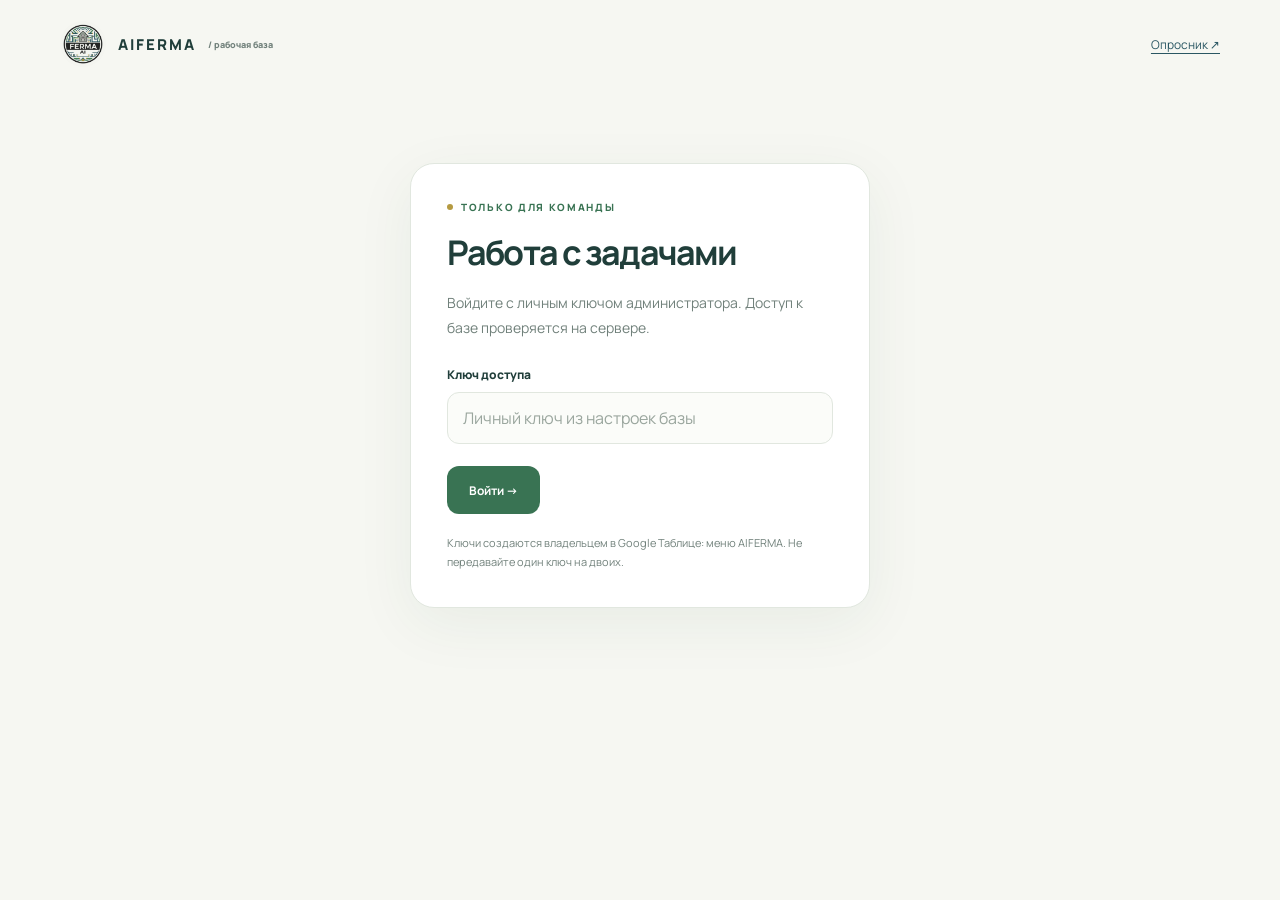
==== admin.html @ 98bf9fdf "Add business survey and private Sheets-backed lead workspace" ====
<!doctype html><html lang="ru"><head><meta charset="utf-8"><meta name="viewport" content="width=device-width,initial-scale=1"><meta name="robots" content="noindex,nofollow"><title>Рабочая база · AIFERMA</title><link rel="icon" href="logo.png"><link rel="stylesheet" href="styles.css"><script src="config.js"></script><script src="admin.js" defer></script></head><body><header><a class="brand" href="index.html"><img src="logo.png" alt="">AIFERMA <span style="font-size:9px;letter-spacing:0;color:var(--muted)">/ рабочая база</span></a><div class="header-note"><a href="survey.html">Опросник ↗</a><button class="btn ghost" id="logout" hidden>Выйти</button></div></header><main class="admin-shell"><div id="login-panel" class="card" style="max-width:460px;margin:55px auto"><div class="eyebrow">Только для команды</div><h1 style="font-size:34px">Работа с задачами</h1><p class="lede">Войдите с личным ключом администратора. Доступ к базе проверяется на сервере.</p><form id="login"><div class="field"><label for="admin-key">Ключ доступа</label><input id="admin-key" type="password" autocomplete="current-password" required placeholder="Личный ключ из настроек базы"></div><button class="btn" id="login-btn">Войти →</button></form><div id="login-error" class="notice error" role="alert" hidden></div><small style="display:block;margin-top:20px">Ключи создаются владельцем в Google Таблице: меню AIFERMA. Не передавайте один ключ на двоих.</small></div><div id="workspace" hidden><div class="admin-title"><div><div class="eyebrow">От первого контакта до результата</div><h1>Задачи бизнеса</h1></div><div class="success-actions"><a id="sheet-link" class="btn secondary" target="_blank" rel="noopener" hidden>Google Таблица ↗</a><button class="btn secondary" id="refresh">Обновить</button><button class="btn" id="export">Экспорт CSV ↓</button></div></div><div class="stats" id="stats"></div><div class="filters"><input id="search" aria-label="Поиск" placeholder="Компания, отдел, должность, контакт или задача…"><select id="filter-stage" aria-label="Этап"><option value="">Все этапы</option></select><select id="filter-group" aria-label="Направление"><option value="">Все направления</option></select><select id="filter-temperature" aria-label="Приоритет"><option value="">Все приоритеты</option><option value="hot">Горячие · 8+</option><option value="warm">Тёплые · 4–7</option><option value="base">В базу · до 3</option></select></div><div id="admin-error" class="notice error" role="alert" hidden></div><div class="topline" style="margin-bottom:16px"><small id="result-count"></small><small id="session-name"></small></div><div class="admin-grid"><div><div class="lead-list" id="lead-list"></div><button class="btn secondary" id="load-more" style="width:100%;margin-top:12px" hidden>Показать ещё</button></div><article class="card" id="detail"><div class="empty">Выберите заявку слева.<br>Здесь будут боли, решение и следующий шаг.</div></article></div></div></main></body></html>
---- styles.css ----
@import url('https://fonts.googleapis.com/css2?family=Manrope:wght@400;500;600;700;800&display=swap');
:root{--paper:#f6f7f2;--white:#fff;--ink:#203e3a;--muted:#71817b;--green:#397353;--teal:#2a5763;--gold:#b59a41;--line:#e1e7df;--soft:#edf3ec;--danger:#ab433b;font-family:Manrope,system-ui,sans-serif;color:var(--ink);background:var(--paper);font-synthesis:none}*{box-sizing:border-box}body{margin:0}a{color:var(--teal);text-underline-offset:4px}button,input,textarea,select{font:inherit}button{cursor:pointer}button:disabled{cursor:wait;opacity:.6}button:focus-visible,a:focus-visible,input:focus-visible,textarea:focus-visible,select:focus-visible{outline:3px solid #c3a950;outline-offset:3px}button,a,input,textarea,select{-webkit-tap-highlight-color:transparent}button{touch-action:manipulation}header{height:88px;display:flex;align-items:center;justify-content:space-between;max-width:1240px;padding:0 40px;margin:auto}.brand{display:flex;align-items:center;gap:12px;text-decoration:none;font-weight:800;letter-spacing:.13em;color:var(--ink);font-size:15px}.brand img{width:46px;height:46px;border-radius:50%;mix-blend-mode:multiply}.header-note{font-size:12px;color:var(--muted)}.header-note a{margin-left:20px}.shell{max-width:1160px;padding:32px 40px 80px;margin:auto;display:grid;grid-template-columns:270px minmax(0,1fr);gap:64px}.sidebar{align-self:start;position:sticky;top:36px}.eyebrow{text-transform:uppercase;letter-spacing:.17em;font-size:10px;font-weight:800;color:var(--green);display:flex;align-items:center;gap:8px}.eyebrow:before{content:'';width:6px;height:6px;border-radius:50%;background:var(--gold)}h1{font-size:clamp(30px,4vw,46px);line-height:1.18;letter-spacing:-.055em;margin:18px 0}h2{font-size:26px;letter-spacing:-.04em;line-height:1.25;margin:12px 0}h3{font-size:16px;margin:12px 0}p{line-height:1.7}.muted{color:var(--muted);font-size:14px}.steps{list-style:none;padding:0;margin:38px 0;display:grid;gap:8px}.step-link{display:flex;gap:13px;align-items:center;padding:12px 0;font-size:12px;color:var(--muted)}.step-link span{width:27px;height:27px;border:1px solid var(--line);border-radius:50%;display:grid;place-items:center;font-size:10px}.step-link.active{font-weight:800;color:var(--green)}.step-link.active span{background:var(--green);color:white;border-color:var(--green)}.step-link.done span{background:var(--soft);color:var(--green)}.sidebar-tip{font-size:12px;line-height:1.8;color:var(--muted);border-top:1px solid var(--line);padding-top:20px}.card{background:var(--white);border:1px solid var(--line);border-radius:24px;padding:36px;box-shadow:0 16px 60px #244a3410}.topline{display:flex;align-items:center;justify-content:space-between;gap:16px}.step-count{color:var(--gold);font-weight:800;font-size:11px;letter-spacing:.08em}.save-status{font-size:11px;color:var(--muted)}.progress{height:3px;background:var(--soft);border-radius:8px;margin:20px 0 28px;overflow:hidden}.progress i{display:block;height:100%;background:var(--green);transition:width .3s}.lede{color:var(--muted);font-size:14px;line-height:1.8;margin:10px 0 26px}.field{display:grid;gap:9px;margin:22px 0}.field label,.field-label{font-size:12px;font-weight:800}.field small,small{font-size:11px;color:var(--muted);line-height:1.65}input:not([type=checkbox]),textarea,select{width:100%;padding:14px 15px;border:1px solid var(--line);border-radius:12px;background:#fbfcf9;color:var(--ink);min-height:48px}textarea{resize:vertical;min-height:110px}input::placeholder,textarea::placeholder{color:#9aa69e}.cols{display:grid;grid-template-columns:1fr 1fr;gap:16px}.cols .field{margin:12px 0}.choices{display:flex;gap:8px;flex-wrap:wrap;margin-top:12px}.chip{display:flex;gap:8px;align-items:center;padding:11px 14px;border-radius:10px;border:1px solid var(--line);background:#fff;color:var(--ink);font-size:12px;text-align:left}.chip[aria-pressed=true]{background:var(--soft);border-color:var(--green);color:var(--green);box-shadow:inset 0 0 0 1px var(--green)}.group-grid{display:grid;grid-template-columns:1fr 1fr;gap:12px;margin:24px 0}.group{padding:19px;border:1px solid var(--line);border-radius:16px;background:white;text-align:left;position:relative;min-height:134px;transition:background .15s,border-color .15s}.group[aria-pressed=true]{background:#f0f6ef;border-color:var(--green);box-shadow:inset 0 0 0 1px var(--green)}.group .icon{width:32px;height:32px;border-radius:9px;background:var(--soft);display:grid;place-items:center;color:var(--green);margin-bottom:12px}.group strong{font-size:12px;display:block}.group small{display:block;margin-top:5px;font-size:10px}.group .check{position:absolute;right:16px;top:16px;color:var(--green)}.navigation{display:flex;justify-content:space-between;align-items:center;gap:14px;margin-top:32px;border-top:1px solid var(--line);padding-top:24px}.btn{border:0;background:var(--green);color:#fff;font-weight:700;font-size:12px;border-radius:12px;padding:15px 22px;min-height:48px;display:inline-flex;align-items:center;justify-content:center;gap:14px;text-decoration:none}.btn:hover{background:#2d6246}.btn.secondary{background:var(--soft);color:var(--green)}.btn.ghost{background:transparent;color:var(--muted);padding-left:0}.notice{padding:15px 17px;background:var(--soft);border-radius:12px;color:var(--green);font-size:12px;line-height:1.8;margin:20px 0}.notice.gold{background:#f8f4e6;color:#7d6929}.notice.error{background:#fff0ed;color:var(--danger)}.pain{border:1px solid var(--line);border-radius:13px;margin:10px 0;overflow:hidden}.pain label{display:flex;gap:12px;cursor:pointer;padding:16px;font-size:12px;font-weight:700;line-height:1.6}.pain input{accent-color:var(--green);width:18px;height:18px;flex:none;margin-top:2px}.pain small{display:block;font-weight:400;margin-top:3px}.pain-detail{padding:0 16px 16px 46px}.pain-detail textarea{min-height:75px;font-size:12px}.group-heading{display:flex;align-items:center;gap:12px;padding-top:15px;margin:20px 0 10px}.group-heading span{font-size:10px;color:var(--gold);font-weight:800}.privacy-check{display:flex;gap:12px;font-size:11px;line-height:1.8;color:var(--muted);align-items:flex-start;margin:22px 0}.privacy-check input{accent-color:var(--green);width:18px;height:18px;flex:none;margin-top:4px}.review{background:#f8faf6;border-radius:14px;padding:20px;margin:20px 0;font-size:12px;line-height:1.8;overflow-wrap:anywhere}.review dt{color:var(--muted);margin-top:12px}.review dd{margin:0;font-weight:600}.success-symbol{width:64px;height:64px;background:var(--soft);border-radius:50%;display:grid;place-items:center;font-size:25px;color:var(--green);margin:20px 0}.success-actions{display:flex;gap:10px;flex-wrap:wrap;margin-top:24px}footer{max-width:1160px;margin:0 auto;padding:0 40px 26px;font-size:10px;color:var(--muted);display:flex;justify-content:space-between;gap:20px}.mobile-step{display:none}.fade-in{animation:fadeIn .25s ease-out}@keyframes fadeIn{from{opacity:0;transform:translateY(6px)}to{opacity:1;transform:translateY(0)}}[hidden]{display:none!important}.admin-shell{max-width:1400px;margin:auto;padding:20px 36px 60px}.admin-title{display:flex;justify-content:space-between;align-items:center;gap:20px;flex-wrap:wrap}.stats{display:grid;grid-template-columns:repeat(4,1fr);gap:14px;margin:24px 0}.stat{border:1px solid var(--line);background:white;border-radius:16px;padding:20px}.stat strong{display:block;font-size:29px;letter-spacing:-.05em}.stat small{font-size:11px}.filters{display:flex;gap:10px;flex-wrap:wrap;margin:22px 0}.filters input{flex:2;min-width:180px}.filters select{flex:1;min-width:130px}.admin-grid{display:grid;grid-template-columns:360px minmax(0,1fr);gap:22px;align-items:start}.lead-list{display:grid;gap:10px;max-height:1000px;overflow:auto}.lead-row{border:1px solid var(--line);border-radius:15px;background:#fff;padding:18px;text-align:left;color:var(--ink)}.lead-row.active{border-color:var(--green);box-shadow:inset 0 0 0 1px var(--green)}.lead-row strong{font-size:13px;display:block;margin:9px 0}.lead-row p{font-size:11px;margin:0;color:var(--muted)}.badge{font-size:9px;font-weight:800;border-radius:20px;padding:5px 9px;background:var(--soft);color:var(--green);display:inline-block}.badge.hot{background:#f5edd3;color:#85691e}.lead-meta{display:flex;justify-content:space-between;gap:8px;align-items:center}.detail-tabs{display:flex;gap:8px;border-bottom:1px solid var(--line);padding-bottom:16px;flex-wrap:wrap}.detail-tabs button{border:0;background:transparent;color:var(--muted);font-size:11px;padding:10px}.detail-tabs button.active{background:var(--soft);border-radius:8px;color:var(--green);font-weight:800}.timeline{border-left:1px solid var(--line);padding-left:18px;margin-top:20px}.timeline p{font-size:12px}.estimate-total{background:var(--teal);color:#fff;padding:24px;border-radius:16px;margin:20px 0}.estimate-total strong{font-size:26px;display:block;margin:8px 0}.estimate-total small{color:#c7d8db}.empty{text-align:center;padding:50px 20px;color:var(--muted);font-size:13px}.screen-reader{position:absolute;width:1px;height:1px;overflow:hidden;clip:rect(0,0,0,0)}@media(max-width:900px){.shell{grid-template-columns:200px minmax(0,1fr);gap:25px;padding:24px}.card{padding:26px}.admin-grid{grid-template-columns:280px minmax(0,1fr)}}@media(max-width:680px){header{height:72px;padding:0 20px}.header-note{font-size:10px}.header-note a{margin-left:9px}.shell{display:block;padding:10px 16px 36px}.sidebar{position:static;margin:12px 8px 25px}.sidebar h1{font-size:29px;max-width:320px;margin:12px 0}.sidebar .muted{font-size:12px;max-width:350px}.steps,.sidebar-tip{display:none}.card{padding:23px 20px;border-radius:20px}.group-grid{gap:9px}.group{padding:15px;min-height:140px}.group strong{font-size:11px}.group small{font-size:10px}.cols{grid-template-columns:1fr;gap:0}.navigation{position:sticky;bottom:0;background:#fff;padding:16px 0 0;margin-top:26px}.navigation .btn{flex:1}.navigation .ghost{flex:0;font-size:11px}.save-status{font-size:9px}.progress{margin:16px 0 22px}.lede{font-size:12px}h2{font-size:24px}.pain label{padding:14px}.pain-detail{padding-left:16px}.admin-shell{padding:12px 16px}.stats{grid-template-columns:1fr 1fr;gap:9px}.admin-grid{grid-template-columns:1fr}.lead-list{max-height:350px}.admin-title h1{font-size:30px}.filters{gap:8px}.filters input,.filters select{min-width:45%;font-size:11px}footer{padding:0 20px 20px;font-size:9px;flex-wrap:wrap}}@media(prefers-reduced-motion:reduce){*{animation:none!important;transition:none!important;scroll-behavior:auto!important}}
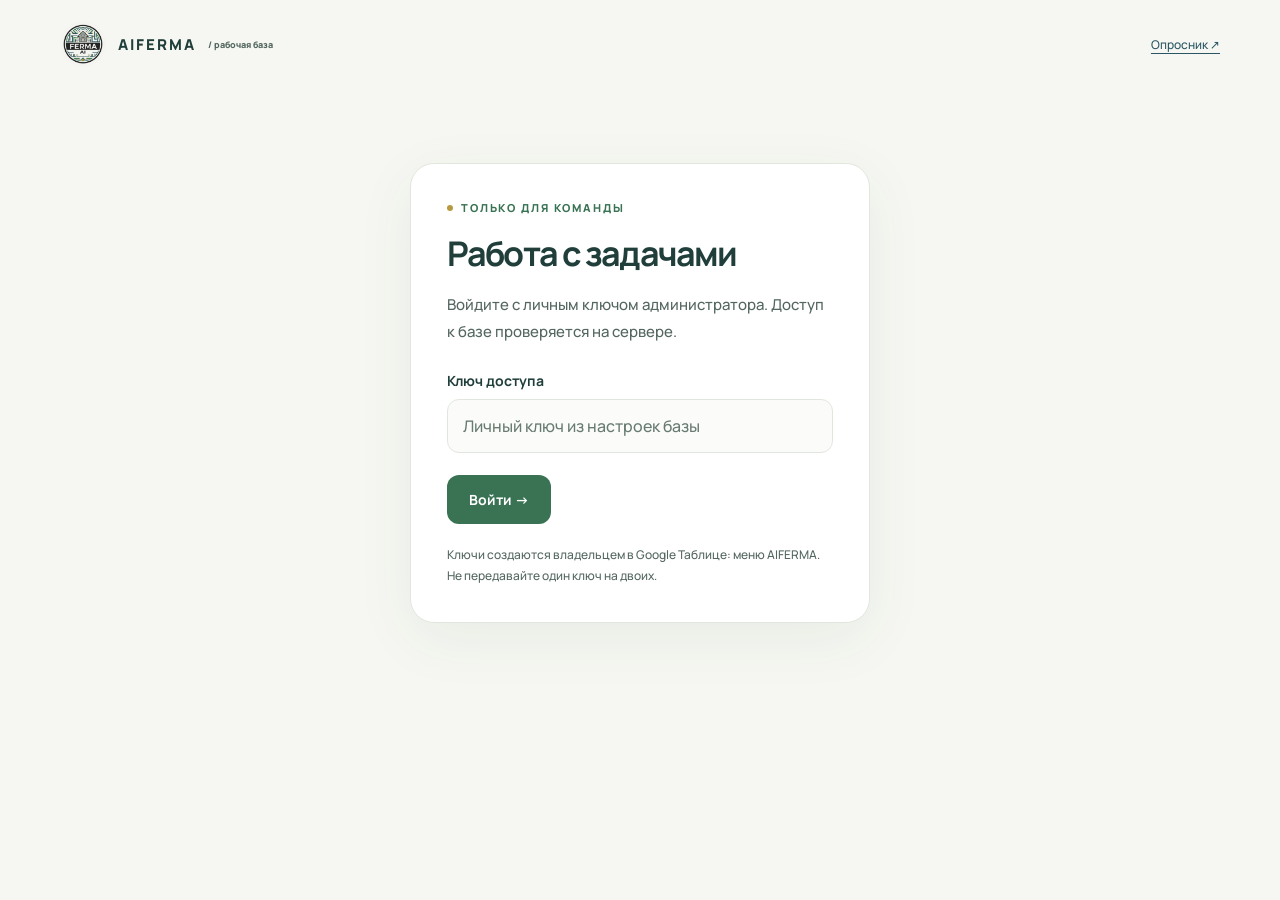
==== commit b550bf3c: "Improve text weight, size and contrast for comfortable reading" ====
--- a/admin.html
+++ b/admin.html
@@ -1 +1 @@
-<!doctype html><html lang="ru"><head><meta charset="utf-8"><meta name="viewport" content="width=device-width,initial-scale=1"><meta name="robots" content="noindex,nofollow"><title>Рабочая база · AIFERMA</title><link rel="icon" href="logo.png"><link rel="stylesheet" href="styles.css"><script src="config.js"></script><script src="admin.js" defer></script></head><body><header><a class="brand" href="index.html"><img src="logo.png" alt="">AIFERMA <span style="font-size:9px;letter-spacing:0;color:var(--muted)">/ рабочая база</span></a><div class="header-note"><a href="survey.html">Опросник ↗</a><button class="btn ghost" id="logout" hidden>Выйти</button></div></header><main class="admin-shell"><div id="login-panel" class="card" style="max-width:460px;margin:55px auto"><div class="eyebrow">Только для команды</div><h1 style="font-size:34px">Работа с задачами</h1><p class="lede">Войдите с личным ключом администратора. Доступ к базе проверяется на сервере.</p><form id="login"><div class="field"><label for="admin-key">Ключ доступа</label><input id="admin-key" type="password" autocomplete="current-password" required placeholder="Личный ключ из настроек базы"></div><button class="btn" id="login-btn">Войти →</button></form><div id="login-error" class="notice error" role="alert" hidden></div><small style="display:block;margin-top:20px">Ключи создаются владельцем в Google Таблице: меню AIFERMA. Не передавайте один ключ на двоих.</small></div><div id="workspace" hidden><div class="admin-title"><div><div class="eyebrow">От первого контакта до результата</div><h1>Задачи бизнеса</h1></div><div class="success-actions"><a id="sheet-link" class="btn secondary" target="_blank" rel="noopener" hidden>Google Таблица ↗</a><button class="btn secondary" id="refresh">Обновить</button><button class="btn" id="export">Экспорт CSV ↓</button></div></div><div class="stats" id="stats"></div><div class="filters"><input id="search" aria-label="Поиск" placeholder="Компания, отдел, должность, контакт или задача…"><select id="filter-stage" aria-label="Этап"><option value="">Все этапы</option></select><select id="filter-group" aria-label="Направление"><option value="">Все направления</option></select><select id="filter-temperature" aria-label="Приоритет"><option value="">Все приоритеты</option><option value="hot">Горячие · 8+</option><option value="warm">Тёплые · 4–7</option><option value="base">В базу · до 3</option></select></div><div id="admin-error" class="notice error" role="alert" hidden></div><div class="topline" style="margin-bottom:16px"><small id="result-count"></small><small id="session-name"></small></div><div class="admin-grid"><div><div class="lead-list" id="lead-list"></div><button class="btn secondary" id="load-more" style="width:100%;margin-top:12px" hidden>Показать ещё</button></div><article class="card" id="detail"><div class="empty">Выберите заявку слева.<br>Здесь будут боли, решение и следующий шаг.</div></article></div></div></main></body></html>
+<!doctype html><html lang="ru"><head><meta charset="utf-8"><meta name="viewport" content="width=device-width,initial-scale=1"><meta name="robots" content="noindex,nofollow"><title>Рабочая база · AIFERMA</title><link rel="icon" href="logo.png"><link rel="stylesheet" href="styles.css?v=readable3"><script src="config.js"></script><script src="admin.js?v=short2" defer></script></head><body><header><a class="brand" href="index.html"><img src="logo.png" alt="">AIFERMA <span style="font-size:9px;letter-spacing:0;color:var(--muted)">/ рабочая база</span></a><div class="header-note"><a href="survey.html">Опросник ↗</a><button class="btn ghost" id="logout" hidden>Выйти</button></div></header><main class="admin-shell"><div id="login-panel" class="card" style="max-width:460px;margin:55px auto"><div class="eyebrow">Только для команды</div><h1 style="font-size:34px">Работа с задачами</h1><p class="lede">Войдите с личным ключом администратора. Доступ к базе проверяется на сервере.</p><form id="login"><div class="field"><label for="admin-key">Ключ доступа</label><input id="admin-key" type="password" autocomplete="current-password" required placeholder="Личный ключ из настроек базы"></div><button class="btn" id="login-btn">Войти →</button></form><div id="login-error" class="notice error" role="alert" hidden></div><small style="display:block;margin-top:20px">Ключи создаются владельцем в Google Таблице: меню AIFERMA. Не передавайте один ключ на двоих.</small></div><div id="workspace" hidden><div class="admin-title"><div><div class="eyebrow">От первого контакта до результата</div><h1>Задачи бизнеса</h1></div><div class="success-actions"><a id="sheet-link" class="btn secondary" target="_blank" rel="noopener" hidden>Google Таблица ↗</a><button class="btn secondary" id="refresh">Обновить</button><button class="btn" id="export">Экспорт CSV ↓</button></div></div><div class="stats" id="stats"></div><div class="filters"><input id="search" aria-label="Поиск" placeholder="Компания, отдел, должность, контакт или задача…"><select id="filter-stage" aria-label="Этап"><option value="">Все этапы</option></select><select id="filter-group" aria-label="Направление"><option value="">Все направления</option></select><select id="filter-temperature" aria-label="Приоритет"><option value="">Все приоритеты</option><option value="hot">Горячие · 8+</option><option value="warm">Тёплые · 4–7</option><option value="base">В базу / уточнить</option></select><select id="sort" aria-label="Сортировка"><option value="new">Сначала новые</option><option value="score">Сначала горячие</option><option value="company">По компаниям</option><option value="next">По следующему контакту</option></select></div><div id="admin-error" class="notice error" role="alert" hidden></div><div class="topline" style="margin-bottom:16px"><small id="result-count"></small><small id="session-name"></small></div><div class="admin-grid"><div><div class="lead-list" id="lead-list"></div><button class="btn secondary" id="load-more" style="width:100%;margin-top:12px" hidden>Показать ещё</button></div><article class="card" id="detail"><div class="empty">Выберите заявку слева.<br>Здесь будут боли, решение и следующий шаг.</div></article></div></div></main></body></html>
--- a/styles.css
+++ b/styles.css
@@ -1,2 +1,42 @@
 @import url('https://fonts.googleapis.com/css2?family=Manrope:wght@400;500;600;700;800&display=swap');
 :root{--paper:#f6f7f2;--white:#fff;--ink:#203e3a;--muted:#71817b;--green:#397353;--teal:#2a5763;--gold:#b59a41;--line:#e1e7df;--soft:#edf3ec;--danger:#ab433b;font-family:Manrope,system-ui,sans-serif;color:var(--ink);background:var(--paper);font-synthesis:none}*{box-sizing:border-box}body{margin:0}a{color:var(--teal);text-underline-offset:4px}button,input,textarea,select{font:inherit}button{cursor:pointer}button:disabled{cursor:wait;opacity:.6}button:focus-visible,a:focus-visible,input:focus-visible,textarea:focus-visible,select:focus-visible{outline:3px solid #c3a950;outline-offset:3px}button,a,input,textarea,select{-webkit-tap-highlight-color:transparent}button{touch-action:manipulation}header{height:88px;display:flex;align-items:center;justify-content:space-between;max-width:1240px;padding:0 40px;margin:auto}.brand{display:flex;align-items:center;gap:12px;text-decoration:none;font-weight:800;letter-spacing:.13em;color:var(--ink);font-size:15px}.brand img{width:46px;height:46px;border-radius:50%;mix-blend-mode:multiply}.header-note{font-size:12px;color:var(--muted)}.header-note a{margin-left:20px}.shell{max-width:1160px;padding:32px 40px 80px;margin:auto;display:grid;grid-template-columns:270px minmax(0,1fr);gap:64px}.sidebar{align-self:start;position:sticky;top:36px}.eyebrow{text-transform:uppercase;letter-spacing:.17em;font-size:10px;font-weight:800;color:var(--green);display:flex;align-items:center;gap:8px}.eyebrow:before{content:'';width:6px;height:6px;border-radius:50%;background:var(--gold)}h1{font-size:clamp(30px,4vw,46px);line-height:1.18;letter-spacing:-.055em;margin:18px 0}h2{font-size:26px;letter-spacing:-.04em;line-height:1.25;margin:12px 0}h3{font-size:16px;margin:12px 0}p{line-height:1.7}.muted{color:var(--muted);font-size:14px}.steps{list-style:none;padding:0;margin:38px 0;display:grid;gap:8px}.step-link{display:flex;gap:13px;align-items:center;padding:12px 0;font-size:12px;color:var(--muted)}.step-link span{width:27px;height:27px;border:1px solid var(--line);border-radius:50%;display:grid;place-items:center;font-size:10px}.step-link.active{font-weight:800;color:var(--green)}.step-link.active span{background:var(--green);color:white;border-color:var(--green)}.step-link.done span{background:var(--soft);color:var(--green)}.sidebar-tip{font-size:12px;line-height:1.8;color:var(--muted);border-top:1px solid var(--line);padding-top:20px}.card{background:var(--white);border:1px solid var(--line);border-radius:24px;padding:36px;box-shadow:0 16px 60px #244a3410}.topline{display:flex;align-items:center;justify-content:space-between;gap:16px}.step-count{color:var(--gold);font-weight:800;font-size:11px;letter-spacing:.08em}.save-status{font-size:11px;color:var(--muted)}.progress{height:3px;background:var(--soft);border-radius:8px;margin:20px 0 28px;overflow:hidden}.progress i{display:block;height:100%;background:var(--green);transition:width .3s}.lede{color:var(--muted);font-size:14px;line-height:1.8;margin:10px 0 26px}.field{display:grid;gap:9px;margin:22px 0}.field label,.field-label{font-size:12px;font-weight:800}.field small,small{font-size:11px;color:var(--muted);line-height:1.65}input:not([type=checkbox]),textarea,select{width:100%;padding:14px 15px;border:1px solid var(--line);border-radius:12px;background:#fbfcf9;color:var(--ink);min-height:48px}textarea{resize:vertical;min-height:110px}input::placeholder,textarea::placeholder{color:#9aa69e}.cols{display:grid;grid-template-columns:1fr 1fr;gap:16px}.cols .field{margin:12px 0}.choices{display:flex;gap:8px;flex-wrap:wrap;margin-top:12px}.chip{display:flex;gap:8px;align-items:center;padding:11px 14px;border-radius:10px;border:1px solid var(--line);background:#fff;color:var(--ink);font-size:12px;text-align:left}.chip[aria-pressed=true]{background:var(--soft);border-color:var(--green);color:var(--green);box-shadow:inset 0 0 0 1px var(--green)}.group-grid{display:grid;grid-template-columns:1fr 1fr;gap:12px;margin:24px 0}.group{padding:19px;border:1px solid var(--line);border-radius:16px;background:white;text-align:left;position:relative;min-height:134px;transition:background .15s,border-color .15s}.group[aria-pressed=true]{background:#f0f6ef;border-color:var(--green);box-shadow:inset 0 0 0 1px var(--green)}.group .icon{width:32px;height:32px;border-radius:9px;background:var(--soft);display:grid;place-items:center;color:var(--green);margin-bottom:12px}.group strong{font-size:12px;display:block}.group small{display:block;margin-top:5px;font-size:10px}.group .check{position:absolute;right:16px;top:16px;color:var(--green)}.navigation{display:flex;justify-content:space-between;align-items:center;gap:14px;margin-top:32px;border-top:1px solid var(--line);padding-top:24px}.btn{border:0;background:var(--green);color:#fff;font-weight:700;font-size:12px;border-radius:12px;padding:15px 22px;min-height:48px;display:inline-flex;align-items:center;justify-content:center;gap:14px;text-decoration:none}.btn:hover{background:#2d6246}.btn.secondary{background:var(--soft);color:var(--green)}.btn.ghost{background:transparent;color:var(--muted);padding-left:0}.notice{padding:15px 17px;background:var(--soft);border-radius:12px;color:var(--green);font-size:12px;line-height:1.8;margin:20px 0}.notice.gold{background:#f8f4e6;color:#7d6929}.notice.error{background:#fff0ed;color:var(--danger)}.pain{border:1px solid var(--line);border-radius:13px;margin:10px 0;overflow:hidden}.pain label{display:flex;gap:12px;cursor:pointer;padding:16px;font-size:12px;font-weight:700;line-height:1.6}.pain input{accent-color:var(--green);width:18px;height:18px;flex:none;margin-top:2px}.pain small{display:block;font-weight:400;margin-top:3px}.pain-detail{padding:0 16px 16px 46px}.pain-detail textarea{min-height:75px;font-size:12px}.group-heading{display:flex;align-items:center;gap:12px;padding-top:15px;margin:20px 0 10px}.group-heading span{font-size:10px;color:var(--gold);font-weight:800}.privacy-check{display:flex;gap:12px;font-size:11px;line-height:1.8;color:var(--muted);align-items:flex-start;margin:22px 0}.privacy-check input{accent-color:var(--green);width:18px;height:18px;flex:none;margin-top:4px}.review{background:#f8faf6;border-radius:14px;padding:20px;margin:20px 0;font-size:12px;line-height:1.8;overflow-wrap:anywhere}.review dt{color:var(--muted);margin-top:12px}.review dd{margin:0;font-weight:600}.success-symbol{width:64px;height:64px;background:var(--soft);border-radius:50%;display:grid;place-items:center;font-size:25px;color:var(--green);margin:20px 0}.success-actions{display:flex;gap:10px;flex-wrap:wrap;margin-top:24px}footer{max-width:1160px;margin:0 auto;padding:0 40px 26px;font-size:10px;color:var(--muted);display:flex;justify-content:space-between;gap:20px}.mobile-step{display:none}.fade-in{animation:fadeIn .25s ease-out}@keyframes fadeIn{from{opacity:0;transform:translateY(6px)}to{opacity:1;transform:translateY(0)}}[hidden]{display:none!important}.admin-shell{max-width:1400px;margin:auto;padding:20px 36px 60px}.admin-title{display:flex;justify-content:space-between;align-items:center;gap:20px;flex-wrap:wrap}.stats{display:grid;grid-template-columns:repeat(4,1fr);gap:14px;margin:24px 0}.stat{border:1px solid var(--line);background:white;border-radius:16px;padding:20px}.stat strong{display:block;font-size:29px;letter-spacing:-.05em}.stat small{font-size:11px}.filters{display:flex;gap:10px;flex-wrap:wrap;margin:22px 0}.filters input{flex:2;min-width:180px}.filters select{flex:1;min-width:130px}.admin-grid{display:grid;grid-template-columns:360px minmax(0,1fr);gap:22px;align-items:start}.lead-list{display:grid;gap:10px;max-height:1000px;overflow:auto}.lead-row{border:1px solid var(--line);border-radius:15px;background:#fff;padding:18px;text-align:left;color:var(--ink)}.lead-row.active{border-color:var(--green);box-shadow:inset 0 0 0 1px var(--green)}.lead-row strong{font-size:13px;display:block;margin:9px 0}.lead-row p{font-size:11px;margin:0;color:var(--muted)}.badge{font-size:9px;font-weight:800;border-radius:20px;padding:5px 9px;background:var(--soft);color:var(--green);display:inline-block}.badge.hot{background:#f5edd3;color:#85691e}.lead-meta{display:flex;justify-content:space-between;gap:8px;align-items:center}.detail-tabs{display:flex;gap:8px;border-bottom:1px solid var(--line);padding-bottom:16px;flex-wrap:wrap}.detail-tabs button{border:0;background:transparent;color:var(--muted);font-size:11px;padding:10px}.detail-tabs button.active{background:var(--soft);border-radius:8px;color:var(--green);font-weight:800}.timeline{border-left:1px solid var(--line);padding-left:18px;margin-top:20px}.timeline p{font-size:12px}.estimate-total{background:var(--teal);color:#fff;padding:24px;border-radius:16px;margin:20px 0}.estimate-total strong{font-size:26px;display:block;margin:8px 0}.estimate-total small{color:#c7d8db}.empty{text-align:center;padding:50px 20px;color:var(--muted);font-size:13px}.screen-reader{position:absolute;width:1px;height:1px;overflow:hidden;clip:rect(0,0,0,0)}@media(max-width:900px){.shell{grid-template-columns:200px minmax(0,1fr);gap:25px;padding:24px}.card{padding:26px}.admin-grid{grid-template-columns:280px minmax(0,1fr)}}@media(max-width:680px){header{height:72px;padding:0 20px}.header-note{font-size:10px}.header-note a{margin-left:9px}.shell{display:block;padding:10px 16px 36px}.sidebar{position:static;margin:12px 8px 25px}.sidebar h1{font-size:29px;max-width:320px;margin:12px 0}.sidebar .muted{font-size:12px;max-width:350px}.steps,.sidebar-tip{display:none}.card{padding:23px 20px;border-radius:20px}.group-grid{gap:9px}.group{padding:15px;min-height:140px}.group strong{font-size:11px}.group small{font-size:10px}.cols{grid-template-columns:1fr;gap:0}.navigation{position:sticky;bottom:0;background:#fff;padding:16px 0 0;margin-top:26px}.navigation .btn{flex:1}.navigation .ghost{flex:0;font-size:11px}.save-status{font-size:9px}.progress{margin:16px 0 22px}.lede{font-size:12px}h2{font-size:24px}.pain label{padding:14px}.pain-detail{padding-left:16px}.admin-shell{padding:12px 16px}.stats{grid-template-columns:1fr 1fr;gap:9px}.admin-grid{grid-template-columns:1fr}.lead-list{max-height:350px}.admin-title h1{font-size:30px}.filters{gap:8px}.filters input,.filters select{min-width:45%;font-size:11px}footer{padding:0 20px 20px;font-size:9px;flex-wrap:wrap}}@media(prefers-reduced-motion:reduce){*{animation:none!important;transition:none!important;scroll-behavior:auto!important}}
+
+/* Calm, short survey */
+.situation-list{display:grid;gap:10px;margin:24px 0}.situation{display:flex;align-items:center;gap:15px;padding:17px 18px;text-align:left;background:#fff;border:1px solid var(--line);border-radius:14px;color:var(--ink);min-height:76px;transition:background .15s,border-color .15s}.situation[aria-pressed=true]{background:var(--soft);border-color:var(--green);box-shadow:inset 0 0 0 1px var(--green)}.situation-icon{flex:none;width:36px;height:36px;border-radius:10px;background:var(--soft);display:grid;place-items:center;color:var(--green);font-size:20px}.situation strong{display:block;font-size:13px;line-height:1.5}.situation small{display:block;font-size:10px;margin-top:3px}.situation-mark{margin-left:auto;flex:none;color:var(--green)}.calm-note{font-size:11px;color:var(--muted);line-height:1.8;margin:20px 0}.optional-detail{border:1px solid var(--line);border-radius:13px;padding:15px 17px;margin:22px 0}.optional-detail summary{cursor:pointer;font-size:12px;font-weight:700;line-height:1.8}.optional-detail summary span{font-weight:400;color:var(--muted);font-size:10px;margin-left:8px}.optional-detail textarea{min-height:100px}.text-button{border:0;background:transparent;padding:10px 0;color:var(--green);font-size:11px;text-decoration:underline;text-underline-offset:4px;cursor:pointer}.summary-short{background:var(--soft);border-radius:14px;padding:18px 20px;margin:24px 0}.summary-short p{font-size:12px;margin:7px 0;font-weight:700}.summary-short small{display:block;white-space:pre-wrap;overflow-wrap:anywhere}.effect-list .chip{padding:16px 18px;flex:1 1 43%;min-height:56px}.honeypot{position:absolute;left:-10000px}@media(max-width:680px){.situation{gap:11px;padding:14px 12px}.situation strong{font-size:12px}.situation-icon{width:30px;height:30px;font-size:18px}.situation small{font-size:10px}.effect-list .chip{flex-basis:100%;min-height:52px}.sidebar{margin-bottom:20px}.optional-detail summary span{display:block;margin-left:0}}
+/* Readable type: comfortable contrast and weight without heavy headings. */
+:root{--muted:#53665f;font-weight:500}
+body{-webkit-text-size-adjust:100%;text-size-adjust:100%}
+.lede{font-size:15px;font-weight:500;line-height:1.8}
+.muted{font-size:15px;line-height:1.75}
+small,.field small{font-size:12px;line-height:1.75}
+.header-note{font-size:12px;font-weight:500}
+.step-link{font-size:13px;font-weight:600}
+.sidebar-tip{font-size:13px;line-height:1.8}
+.field label,.field-label{font-size:14px;font-weight:700}
+input:not([type=checkbox]),textarea,select{font-size:16px;font-weight:500;line-height:1.5}
+input::placeholder,textarea::placeholder{color:#687b72;opacity:1}
+.chip{font-size:14px;font-weight:600;line-height:1.5}
+.btn{font-size:14px;font-weight:700}
+.situation strong{font-size:15px;font-weight:700;line-height:1.55}
+.situation small{font-size:12px;font-weight:500;line-height:1.65}
+.calm-note{font-size:13px;font-weight:500;line-height:1.8}
+.optional-detail summary{font-size:14px;font-weight:600}
+.optional-detail summary span{font-size:12px;font-weight:500}
+.text-button{font-size:13px;font-weight:600}
+.privacy-check{font-size:12px;font-weight:500;line-height:1.8}
+.summary-short p{font-size:14px;line-height:1.7}
+.save-status{font-size:12px;font-weight:500}
+.step-count,.eyebrow{font-size:11px}
+.notice{font-size:13px;font-weight:500}
+footer{font-size:11px;font-weight:500}
+@media(max-width:680px){
+ .sidebar .muted{font-size:14px;line-height:1.7}
+ .lede{font-size:14px;line-height:1.75}
+ .situation strong{font-size:14px;line-height:1.5}
+ .situation small{font-size:12px;line-height:1.6}
+ .situation{padding:15px 13px}
+ .save-status{font-size:11px}
+ .navigation .ghost{font-size:13px}
+ .header-note{font-size:11px}
+ footer{font-size:11px;line-height:1.7}
+}
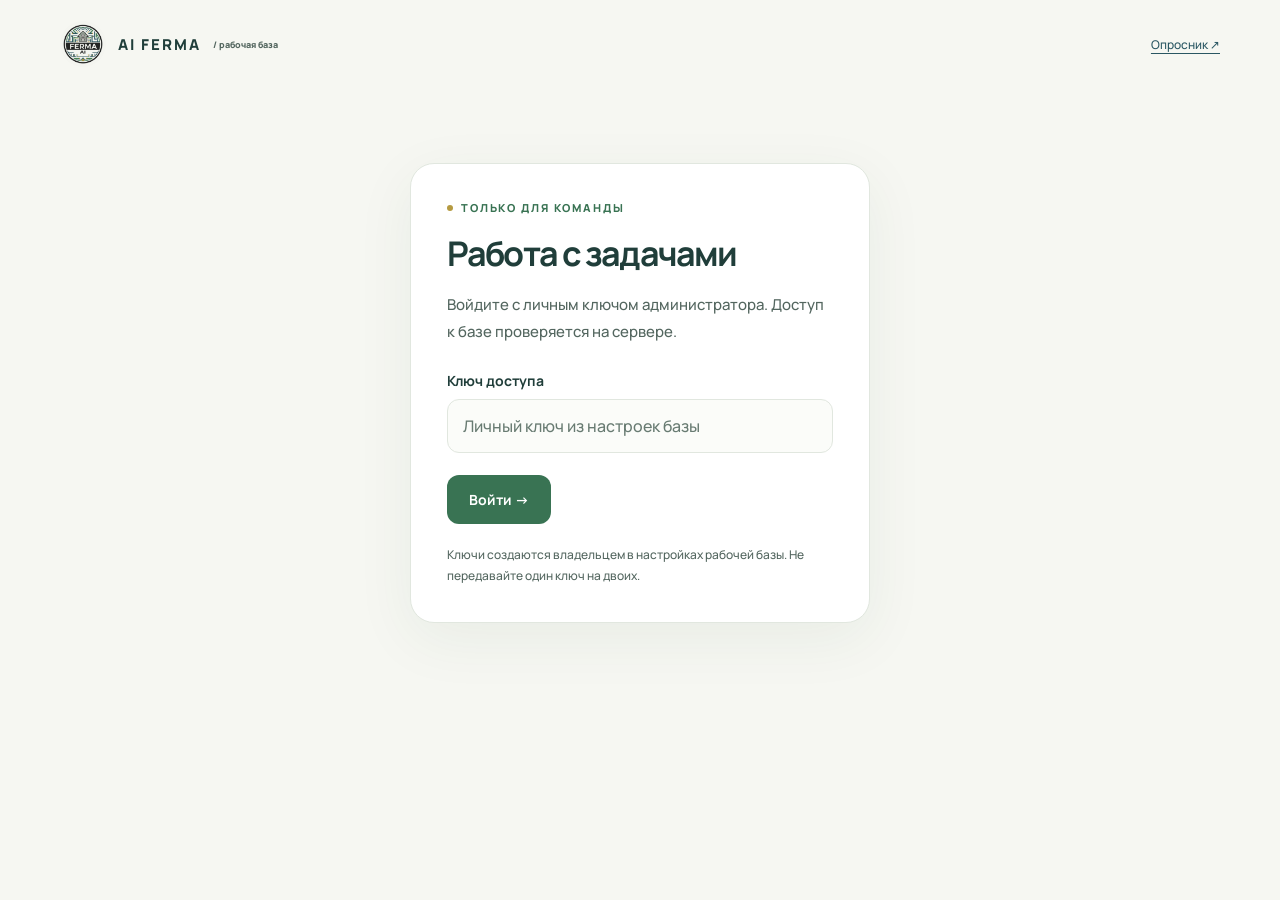
==== commit c3bb0d2a: "Use AI FERMA brand spelling throughout the website" ====
--- a/admin.html
+++ b/admin.html
@@ -1 +1 @@
-<!doctype html><html lang="ru"><head><meta charset="utf-8"><meta name="viewport" content="width=device-width,initial-scale=1"><meta name="robots" content="noindex,nofollow"><title>Рабочая база · AIFERMA</title><link rel="icon" href="logo.png"><link rel="stylesheet" href="styles.css?v=readable3"><script src="config.js"></script><script src="admin.js?v=short2" defer></script></head><body><header><a class="brand" href="index.html"><img src="logo.png" alt="">AIFERMA <span style="font-size:9px;letter-spacing:0;color:var(--muted)">/ рабочая база</span></a><div class="header-note"><a href="survey.html">Опросник ↗</a><button class="btn ghost" id="logout" hidden>Выйти</button></div></header><main class="admin-shell"><div id="login-panel" class="card" style="max-width:460px;margin:55px auto"><div class="eyebrow">Только для команды</div><h1 style="font-size:34px">Работа с задачами</h1><p class="lede">Войдите с личным ключом администратора. Доступ к базе проверяется на сервере.</p><form id="login"><div class="field"><label for="admin-key">Ключ доступа</label><input id="admin-key" type="password" autocomplete="current-password" required placeholder="Личный ключ из настроек базы"></div><button class="btn" id="login-btn">Войти →</button></form><div id="login-error" class="notice error" role="alert" hidden></div><small style="display:block;margin-top:20px">Ключи создаются владельцем в Google Таблице: меню AIFERMA. Не передавайте один ключ на двоих.</small></div><div id="workspace" hidden><div class="admin-title"><div><div class="eyebrow">От первого контакта до результата</div><h1>Задачи бизнеса</h1></div><div class="success-actions"><a id="sheet-link" class="btn secondary" target="_blank" rel="noopener" hidden>Google Таблица ↗</a><button class="btn secondary" id="refresh">Обновить</button><button class="btn" id="export">Экспорт CSV ↓</button></div></div><div class="stats" id="stats"></div><div class="filters"><input id="search" aria-label="Поиск" placeholder="Компания, отдел, должность, контакт или задача…"><select id="filter-stage" aria-label="Этап"><option value="">Все этапы</option></select><select id="filter-group" aria-label="Направление"><option value="">Все направления</option></select><select id="filter-temperature" aria-label="Приоритет"><option value="">Все приоритеты</option><option value="hot">Горячие · 8+</option><option value="warm">Тёплые · 4–7</option><option value="base">В базу / уточнить</option></select><select id="sort" aria-label="Сортировка"><option value="new">Сначала новые</option><option value="score">Сначала горячие</option><option value="company">По компаниям</option><option value="next">По следующему контакту</option></select></div><div id="admin-error" class="notice error" role="alert" hidden></div><div class="topline" style="margin-bottom:16px"><small id="result-count"></small><small id="session-name"></small></div><div class="admin-grid"><div><div class="lead-list" id="lead-list"></div><button class="btn secondary" id="load-more" style="width:100%;margin-top:12px" hidden>Показать ещё</button></div><article class="card" id="detail"><div class="empty">Выберите заявку слева.<br>Здесь будут боли, решение и следующий шаг.</div></article></div></div></main></body></html>
+<!doctype html><html lang="ru"><head><meta charset="utf-8"><meta name="viewport" content="width=device-width,initial-scale=1"><meta name="robots" content="noindex,nofollow"><title>Рабочая база · AI FERMA</title><link rel="icon" href="logo.png"><link rel="stylesheet" href="styles.css?v=readable3"><script src="config.js"></script><script src="admin.js?v=brand2" defer></script></head><body><header><a class="brand" href="index.html"><img src="logo.png" alt="">AI FERMA <span style="font-size:9px;letter-spacing:0;color:var(--muted)">/ рабочая база</span></a><div class="header-note"><a href="survey.html">Опросник ↗</a><button class="btn ghost" id="logout" hidden>Выйти</button></div></header><main class="admin-shell"><div id="login-panel" class="card" style="max-width:460px;margin:55px auto"><div class="eyebrow">Только для команды</div><h1 style="font-size:34px">Работа с задачами</h1><p class="lede">Войдите с личным ключом администратора. Доступ к базе проверяется на сервере.</p><form id="login"><div class="field"><label for="admin-key">Ключ доступа</label><input id="admin-key" type="password" autocomplete="current-password" required placeholder="Личный ключ из настроек базы"></div><button class="btn" id="login-btn">Войти →</button></form><div id="login-error" class="notice error" role="alert" hidden></div><small style="display:block;margin-top:20px">Ключи создаются владельцем в настройках рабочей базы. Не передавайте один ключ на двоих.</small></div><div id="workspace" hidden><div class="admin-title"><div><div class="eyebrow">От первого контакта до результата</div><h1>Задачи бизнеса</h1></div><div class="success-actions"><a class="btn secondary" href="editor.html">Редактор сайта ↗</a><a id="sheet-link" class="btn secondary" target="_blank" rel="noopener" hidden>Google Таблица ↗</a><button class="btn secondary" id="refresh">Обновить</button><button class="btn" id="export">Экспорт CSV ↓</button></div></div><div class="stats" id="stats"></div><div class="filters"><input id="search" aria-label="Поиск" placeholder="Компания, отдел, должность, контакт или задача…"><select id="filter-stage" aria-label="Этап"><option value="">Все этапы</option></select><select id="filter-group" aria-label="Направление"><option value="">Все направления</option></select><select id="filter-temperature" aria-label="Приоритет"><option value="">Все приоритеты</option><option value="hot">Горячие · 8+</option><option value="warm">Тёплые · 4–7</option><option value="base">В базу / уточнить</option></select><select id="sort" aria-label="Сортировка"><option value="new">Сначала новые</option><option value="score">Сначала горячие</option><option value="company">По компаниям</option><option value="next">По следующему контакту</option></select></div><div id="admin-error" class="notice error" role="alert" hidden></div><div class="topline" style="margin-bottom:16px"><small id="result-count"></small><small id="session-name"></small></div><div class="admin-grid"><div><div class="lead-list" id="lead-list"></div><button class="btn secondary" id="load-more" style="width:100%;margin-top:12px" hidden>Показать ещё</button></div><article class="card" id="detail"><div class="empty">Выберите заявку слева.<br>Здесь будут боли, решение и следующий шаг.</div></article></div></div></main></body></html>
